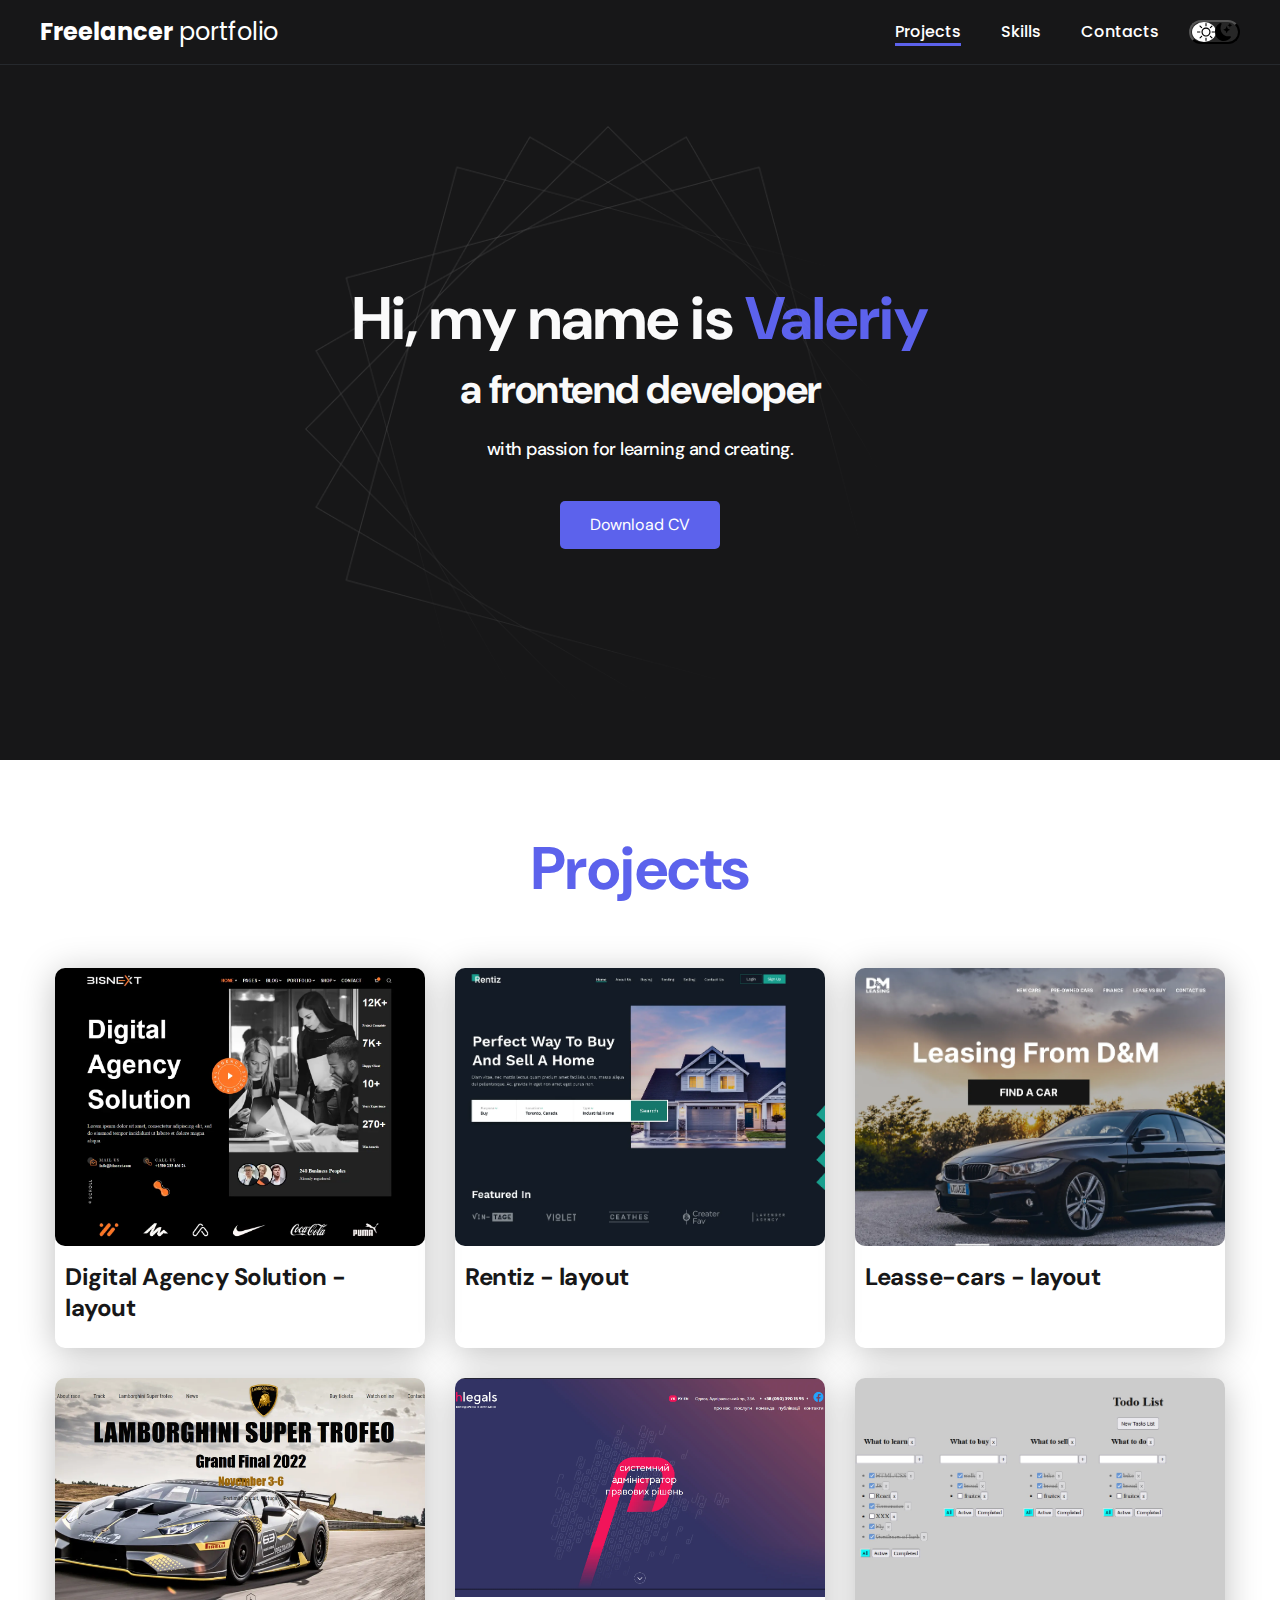
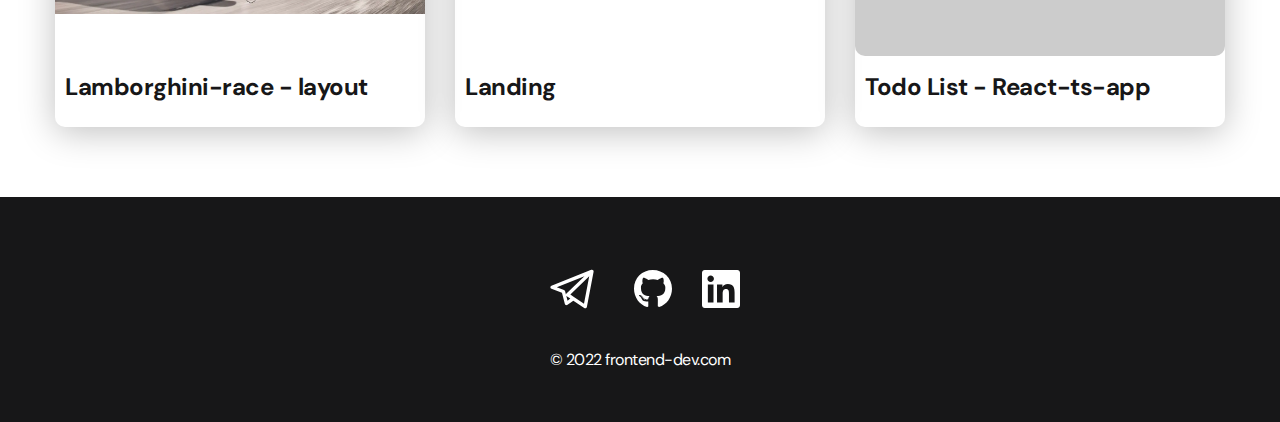
==== index.html @ bbbafde8 "Add files via upload" ====
<!DOCTYPE html>
<html lang="en">
    <head>
    <meta charset="UTF-8">
    <meta http-equiv="X-UA-Compatible" content="IE=edge">
    <meta name="viewport" content="width=device-width, initial-scale=1.0">
    <link rel="stylesheet" href="css/style.min.css?_v=20230505120011">
    <title>portfolio</title>
</head>
    <body>
        <div class="wrapper">
            <nav class="nav">
                <div class="container">
                    <div class="nav-row">
                        <a href="./index.html" class="logo"><span>Freelancer</span> portfolio</a>
        
                        <button class="dark-mode-btn">
                            <img src="./img/svgicons/sun.svg" alt="light mode" class="dark-mode-btn__icon">
                            <img src="./img/svgicons/moon.svg" alt="dark mode" class="dark-mode-btn__icon">
                        </button>
        
                        <ul class="nav-list">
                            <li class="nav-list__item">
                                <a href="./index.html" class="nav-list__link nav-list__link--active">Projects</a>
                            </li>
                            <li class="nav-list__item">
                                <a href="./skills.html" class="nav-list__link">Skills</a>
                            </li>
                            <li class="nav-list__item">
                                <a href="./contacts.html" class="nav-list__link">Contacts</a>
                            </li>
                        </ul>
                    </div>
                </div>
               
           </nav>
           <header class="header">
                <div class="header__wrapper">
                    <picture><source srcset="./img/Abstract.webp" type="image/webp"><img src="./img/Abstract.png" alt="back ground image"></picture>
                    <h1 class="header__title"><strong>Hi, my name is <em>Valeriy</em></strong><br> a frontend developer</h1>
                    <div class="header__text">
                        <p>with passion for learning and creating.</p>
                    </div>
                    <div class="header__btn">
                        <a href="./doc/Valeriy D. FE dev CV.pdf" download class="btn">Download CV</a>
                    </div>
                </div>
           </header>
           <main class="section">
                <div class="container">
                    <h2 class="project__title">Projects</h2>
                    <div class="project__content">
        
                        <div class="project__content-card">
                            <a href="./project-page1.html">
                                <div class="project__content-card-img">     
                                    <picture><source srcset="./img/projects/Digital-agency-solution.webp" type="image/webp"><img src="./img/projects/Digital-agency-solution.png" alt="project-img01"></picture>   
                                </div>
                                <h3 class="project__content-card-text">Digital Agency Solution - layout</h3>
            
                            </a>
                        </div>
                        <div class="project__content-card">
                            <a href="project-rentiz.html">
                                <div class="project__content-card-img">
                                    <picture><source srcset="./img/projects/Rentiz.webp" type="image/webp"><img src="./img/projects/Rentiz.jpg" alt="project-img02"></picture>
                                </div>
                                <h3 class="project__content-card-text">Rentiz - layout</h3>
            
                            </a>
                        </div>
                        <div class="project__content-card">
                            <a href="project- leasse-cars.html">
                                <div class="project__content-card-img">
                                    <picture><source srcset="./img/projects/leasse-cars.webp" type="image/webp"><img src="./img/projects/leasse-cars.jpg" alt="project-img03"></picture>
                                </div>
                                <h3 class="project__content-card-text">Leasse-cars - layout </h3>
            
                            </a>
                        </div>
                        <div class="project__content-card">
                            <a href="project-lamborghini.html">
                                <div class="project__content-card-img">
                                    <picture><source srcset="./img/projects/lamborghini.webp" type="image/webp"><img src="./img/projects/lamborghini.jpg" alt="project-img04"></picture>
                                </div>
                                <h3 class="project__content-card-text">Lamborghini-race - layout</h3>
            
                            </a>
                        </div>
                        <div class="project__content-card">
                            <a href="project-site-layout.html">
                                <div class="project__content-card-img">
                                    <picture><source srcset="./img/projects/Hlegals.webp" type="image/webp"><img src="./img/projects/Hlegals.jpg" alt="project-img05"></picture>
                                </div>
                                <h3 class="project__content-card-text">Landing</h3>
            
                            </a>
                        </div>
                        <div class="project__content-card">
                            <a href="project-todo-ts.html">
                                <div class="project__content-card-img">
                                    <img src="./img/projects/todolist 2.jpg" alt="project-img06">
                                </div>
                                <h3 class="project__content-card-text">Todo List - React-ts-app</h3>
            
                            </a>
                        </div>
                    </div>
                </div>
        
           </main>
            
            <footer class="footer">
    <div class="container">          
        <ul class="social">

            <li class="social__item">
                <a href="https://t.me/dolyasv63">
                    <img src="../img/svgicons/telegram.svg" alt="telegram">
                </a>
            </li>
            <li class="social__item">
                <a href="https://github.com/ValeriyDolya">
                    <img src="../img/svgicons/gitHub.svg" alt="gitHub">
                </a>
            </li>
            <li class="social__item">
                <a href="https://www.linkedin.com/in/valeriy-dolya-1a2a0b246/">
                    <img src="../img/svgicons/linkedIn.svg" alt="linkedIn">
                </a>
            </li>
        </ul>
        <div class="copyright">
            <p>© 2022 frontend-dev.com</p>
        </div>
    </div>
</footer>
        </div>



        <script src="js/app.min.js?_v=20230505120011"></script>
    </body>
</html>
---- css/style.min.css ----
@import url('https://fonts.googleapis.com/css2?family=DM+Sans:wght@400; 500;700&family=Poppins:wght@400;500;700&display=swap');a,abbr,acronym,address,applet,article,aside,audio,b,big,blockquote,body,canvas,caption,center,cite,code,dd,del,details,dfn,div,dl,dt,em,embed,fieldset,figcaption,figure,footer,form,h1,h2,h3,h4,h5,h6,header,hgroup,html,i,iframe,img,ins,kbd,label,legend,li,mark,menu,nav,object,ol,output,p,pre,q,ruby,s,samp,section,small,span,strike,strong,sub,summary,sup,table,tbody,td,tfoot,th,thead,time,tr,tt,u,ul,var,video{margin:0;padding:0;border:0;font-size:100%;font:inherit;vertical-align:baseline}:focus{outline:0}article,aside,details,figcaption,figure,footer,header,hgroup,menu,nav,section{display:block}body{line-height:1}ol,ul{list-style:none}blockquote,q{quotes:none}blockquote:after,blockquote:before,q:after,q:before{content:"";content:none}table{border-collapse:collapse;border-spacing:0}input[type=search]::-webkit-search-cancel-button,input[type=search]::-webkit-search-decoration,input[type=search]::-webkit-search-results-button,input[type=search]::-webkit-search-results-decoration{-webkit-appearance:none}input[type=search]{-webkit-box-sizing:content-box;box-sizing:content-box}textarea{overflow:auto;vertical-align:top;resize:vertical}audio,canvas,video{display:inline-block;max-width:100%}audio:not([controls]){display:none;height:0}[hidden]{display:none}html{font-size:100%;-webkit-text-size-adjust:100%;-ms-text-size-adjust:100%}a:focus{outline:thin dotted}a:active,a:hover{outline:0}img{border:0;-ms-interpolation-mode:bicubic}figure{margin:0}form{margin:0}fieldset{border:1px solid silver;margin:0 2px;padding:.35em .625em .75em}legend{border:0;padding:0;white-space:normal}button,input,select,textarea{font-size:100%;margin:0;vertical-align:baseline}button,input{line-height:normal}button,select{text-transform:none}button,html input[type=button],input[type=reset],input[type=submit]{cursor:pointer}button[disabled],html input[disabled]{cursor:default}input[type=checkbox],input[type=radio]{-webkit-box-sizing:border-box;box-sizing:border-box;padding:0}input[type=search]{-webkit-box-sizing:content-box;box-sizing:content-box}input[type=search]::-webkit-search-cancel-button,input[type=search]::-webkit-search-decoration{-webkit-appearance:none}button::-moz-focus-inner,input::-moz-focus-inner{border:0;padding:0}textarea{overflow:auto;vertical-align:top}table{border-collapse:collapse;border-spacing:0}button,html,input,select,textarea{color:#222}::-moz-selection{background:#b3d4fc;text-shadow:none}::selection{background:#b3d4fc;text-shadow:none}img{vertical-align:middle}fieldset{border:0;margin:0;padding:0}textarea{resize:vertical}.chromeframe{margin:.2em 0;background:#ccc;color:#000;padding:.2em 0}:root{--black:#171718;--black-2:#252526;--black-border:#26292D;--white:#fff;--purple:#5C62EC;--white-title:#FAFAFA;--shadow-for-white-mode:0px 5px 35px rgba(0, 0, 0, 0.25);--shadow-for-dark-mode:0px 5px 35px rgba(0, 0, 0, 0.9);--dark-bg:var(--black);--dark-border:var(--black-border);--header-text:var(--white);--accent:var(--purple);--title-header:var(--white-title);--blak-mode:var(--black-2);--page-bg:var(--white);--text-color:var(--black);--shadow:var(--shadow-for-white-mode)}.dark{--page-bg:var(--black-2);--text-color:var(--white);--shadow:var(--shadow-for-dark-mode)}body,html{display:-webkit-box;display:-ms-flexbox;display:flex;-webkit-box-orient:vertical;-webkit-box-direction:normal;-ms-flex-direction:column;flex-direction:column;min-height:100%;min-width:-webkit-fit-content;min-width:-moz-fit-content;min-width:fit-content;font-family:"DM Sans",sans-serif;background-color:var(--page-bg);color:var(--text-color)}img{width:100%}a{text-decoration:none;color:#fff}.container{padding:0 15px;max-width:1200px;margin:0 auto}.section{padding:70px 0}.project__title{font-weight:700;font-size:60px;line-height:78px;text-align:center;letter-spacing:-.5px;color:var(--accent);margin-bottom:40px}.nav{padding:20px 0;background-color:var(--dark-bg);color:var(--header-text);border-bottom:1px solid var(--dark-border)}.nav-row{display:-webkit-box;display:-ms-flexbox;display:flex;-webkit-box-pack:end;-ms-flex-pack:end;justify-content:flex-end;-webkit-box-align:center;-ms-flex-align:center;align-items:center;gap:30px;-ms-flex-wrap:wrap;flex-wrap:wrap;font-family:Poppins,sans-serif}.logo{margin-right:auto;font-size:24px}.logo span{font-weight:700}.nav-list{display:-webkit-box;display:-ms-flexbox;display:flex;gap:40px;-ms-flex-wrap:wrap;flex-wrap:wrap}.nav-list__link{font-weight:500;font-size:16px;line-height:24px;-webkit-transition:.2s ease-in;-o-transition:.2s ease-in;transition:.2s ease-in}.nav-list__link:hover{opacity:.8}.nav-list__link--active{border-bottom:3px solid var(--accent)}.dark-mode-btn{position:relative;display:-webkit-box;display:-ms-flexbox;display:flex;-webkit-box-pack:justify;-ms-flex-pack:justify;justify-content:space-between;-webkit-box-align:center;-ms-flex-align:center;align-items:center;width:51px;height:24px;border-radius:50px;background-color:#272727;-webkit-box-ordinal-group:10;-ms-flex-order:9;order:9}.dark-mode-btn::before{content:"";position:absolute;left:1px;width:24px;height:20px;background-color:var(--white);border-radius:50%;-webkit-transition:left .2s ease-in;-o-transition:left .2s ease-in;transition:left .2s ease-in}.dark-mode-btn--active::before{left:23px}.dark-mode-btn__icon{position:relative;z-index:5}.header{background-color:var(--dark-bg);min-height:695px;display:-webkit-box;display:-ms-flexbox;display:flex;-webkit-box-align:center;-ms-flex-align:center;align-items:center}.header__wrapper{position:relative;color:var(--white);max-width:600px;margin:0 auto;padding:40px 15px;text-align:center}.header__wrapper img{position:absolute;top:-111px;left:-32px}.header__title{color:var(--white-title);font-weight:700;font-size:40px;line-height:56px;letter-spacing:-.5px}.header__title strong{font-size:60px;line-height:84px}.header__title strong em{color:var(--accent)}.header__text{margin:20px 0 40px;font-weight:500;font-size:18px;line-height:24px;letter-spacing:-.5px}.header__text p+p{margin-top:.5em}.header__btn{position:relative;z-index:5;width:-webkit-fit-content;width:-moz-fit-content;width:fit-content;margin:0 auto}.btn{display:inline-block;width:160px;height:48px;background-color:var(--accent);border-radius:5px;line-height:48px;font-size:16px;letter-spacing:.15px;-webkit-transition:opacity .1s ease-in;-o-transition:opacity .1s ease-in;transition:opacity .1s ease-in}.btn:hover{opacity:.8}.btn:active{opacity:.6;position:relative;top:1px;left:1px}.project__content{display:-webkit-box;display:-ms-flexbox;display:flex;-ms-flex-wrap:wrap;flex-wrap:wrap;gap:30px;-webkit-box-pack:center;-ms-flex-pack:center;justify-content:center;margin-top:60px}.project__content-card{-webkit-box-shadow:var(--shadow);box-shadow:var(--shadow);width:370px;border-radius:10px}.project__content-card-img{position:relative;overflow:hidden;width:100%;height:278px;border-radius:10px}.project__content-card-text{padding:15px 10px 25px;font-weight:700;font-size:24px;line-height:31px;letter-spacing:-.5px;color:var(--text-color)}.project-details{display:-webkit-box;display:-ms-flexbox;display:flex;-webkit-box-orient:vertical;-webkit-box-direction:normal;-ms-flex-direction:column;flex-direction:column;-webkit-box-align:center;-ms-flex-align:center;align-items:center;max-width:865px;margin:0 auto}.project-details img{max-width:100%;-webkit-box-shadow:var(--shadow);box-shadow:var(--shadow);border-radius:10px}.project-details__descr{font-weight:700;font-size:24px;line-height:31px;letter-spacing:-.5px;color:var(--text-color);margin:40px 0 30px}.btn-outline{display:-webkit-box;display:-ms-flexbox;display:flex;-webkit-box-pack:end;-ms-flex-pack:end;justify-content:end;-webkit-box-align:center;-ms-flex-align:center;align-items:center;font-weight:500;font-size:16px;line-height:18px;letter-spacing:.15px;color:#000;width:169px;height:48px;border:1px solid #000;border-radius:5px;background:url(../img/svgicons/gitHub-black.svg) no-repeat 15px center}.btn-outline:active{background-color:#fafafa;position:relative;top:1px;left:1px}.btn-outline p{padding:0 15px}.content-list{display:-webkit-box;display:-ms-flexbox;display:flex;-webkit-box-orient:vertical;-webkit-box-direction:normal;-ms-flex-direction:column;flex-direction:column;row-gap:40px;margin:40px;text-align:center;-webkit-box-align:center;-ms-flex-align:center;align-items:center}.contemt-list__item{max-width:571px;font-weight:400;font-size:18px;line-height:27px;letter-spacing:-.5px;color:var(var(--text-color))}.contemt-list__item p+p{margin-top:.5em}.contemt-list__item--title{font-weight:700;font-size:40px;line-height:52px}.tel{color:var(--text-color)}.email{color:var(--accent)}.footer{background-color:var(--dark-bg);padding:60px 0 50px;display:-webkit-box;display:-ms-flexbox;display:flex;-webkit-box-align:center;-ms-flex-align:center;align-items:center;margin-top:auto}.social{display:-webkit-box;display:-ms-flexbox;display:flex;-webkit-column-gap:30px;-moz-column-gap:30px;column-gap:30px}.social__item{display:-webkit-box;display:-ms-flexbox;display:flex;-webkit-box-align:center;-ms-flex-align:center;align-items:center}.copyright{margin-top:27px;color:var(--white);text-align:center;font-size:16px;line-height:24px;letter-spacing:-.5px}.copyright p+p{margin-top:.5em}@media (max-width:768px){.wrapper{min-width:650px}.nav-row{-webkit-box-pack:justify;-ms-flex-pack:justify;justify-content:space-between}.header{min-height:unset}.header__title{font-size:27px;line-height:37px;letter-spacing:-.2px}.header__title strong{font-size:40px;line-height:56px}.project__title{font-size:40px;line-height:52px;letter-spacing:-.2px}.footer{padding:40px 0 35px}.copyright{margin-top:20px}}
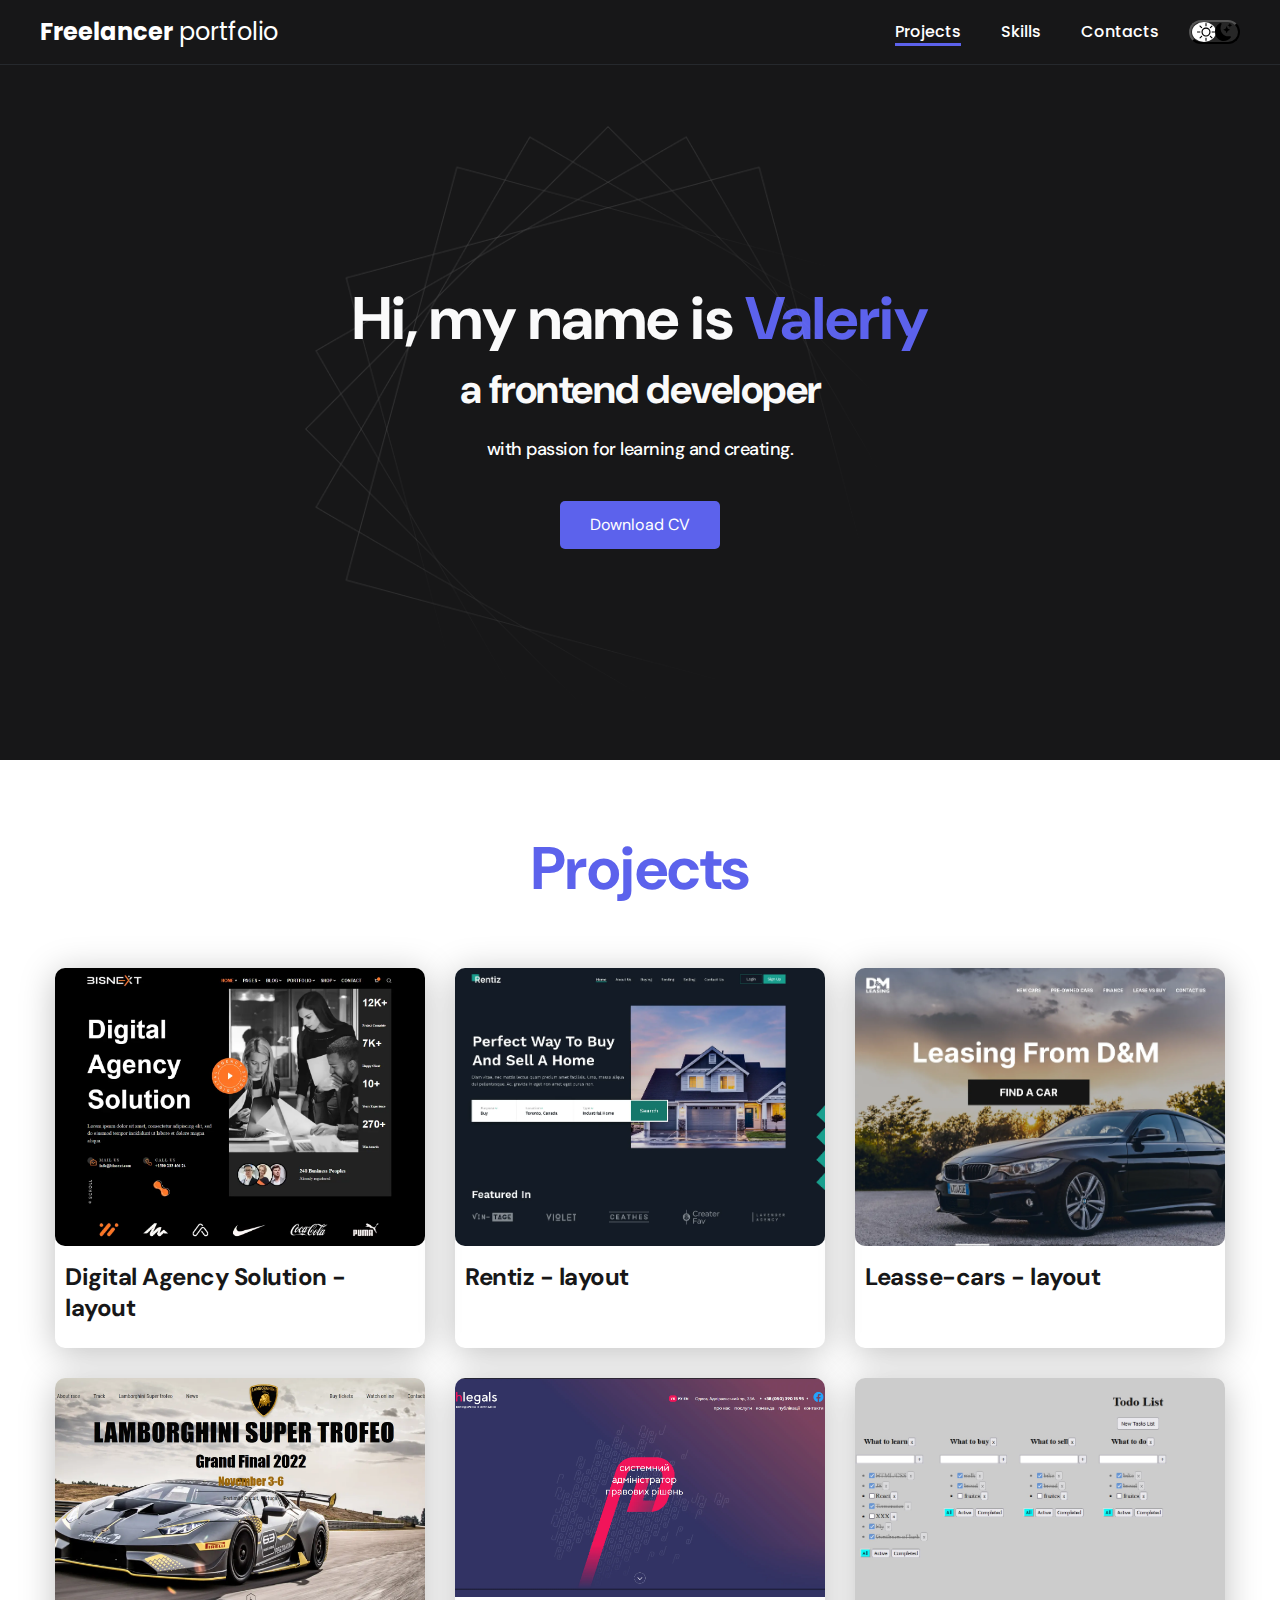
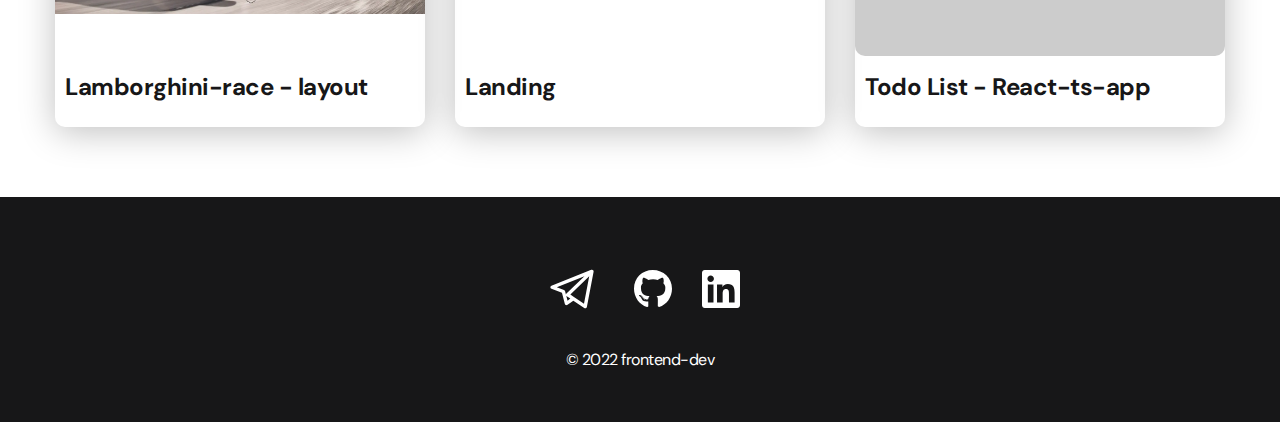
==== commit cb5c864f: "Update index.html" ====
--- a/index.html
+++ b/index.html
@@ -116,22 +116,22 @@
 
             <li class="social__item">
                 <a href="https://t.me/dolyasv63">
-                    <img src="../img/svgicons/telegram.svg" alt="telegram">
+                    <img src="./img/svgicons/telegram.svg" alt="telegram">
                 </a>
             </li>
             <li class="social__item">
                 <a href="https://github.com/ValeriyDolya">
-                    <img src="../img/svgicons/gitHub.svg" alt="gitHub">
+                    <img src="./img/svgicons/gitHub.svg" alt="gitHub">
                 </a>
             </li>
             <li class="social__item">
                 <a href="https://www.linkedin.com/in/valeriy-dolya-1a2a0b246/">
-                    <img src="../img/svgicons/linkedIn.svg" alt="linkedIn">
+                    <img src="./img/svgicons/linkedIn.svg" alt="linkedIn">
                 </a>
             </li>
         </ul>
         <div class="copyright">
-            <p>© 2022 frontend-dev.com</p>
+            <p>© 2022 frontend-dev</p>
         </div>
     </div>
 </footer>
@@ -141,4 +141,4 @@
 
         <script src="js/app.min.js?_v=20230505120011"></script>
     </body>
-</html>+</html>
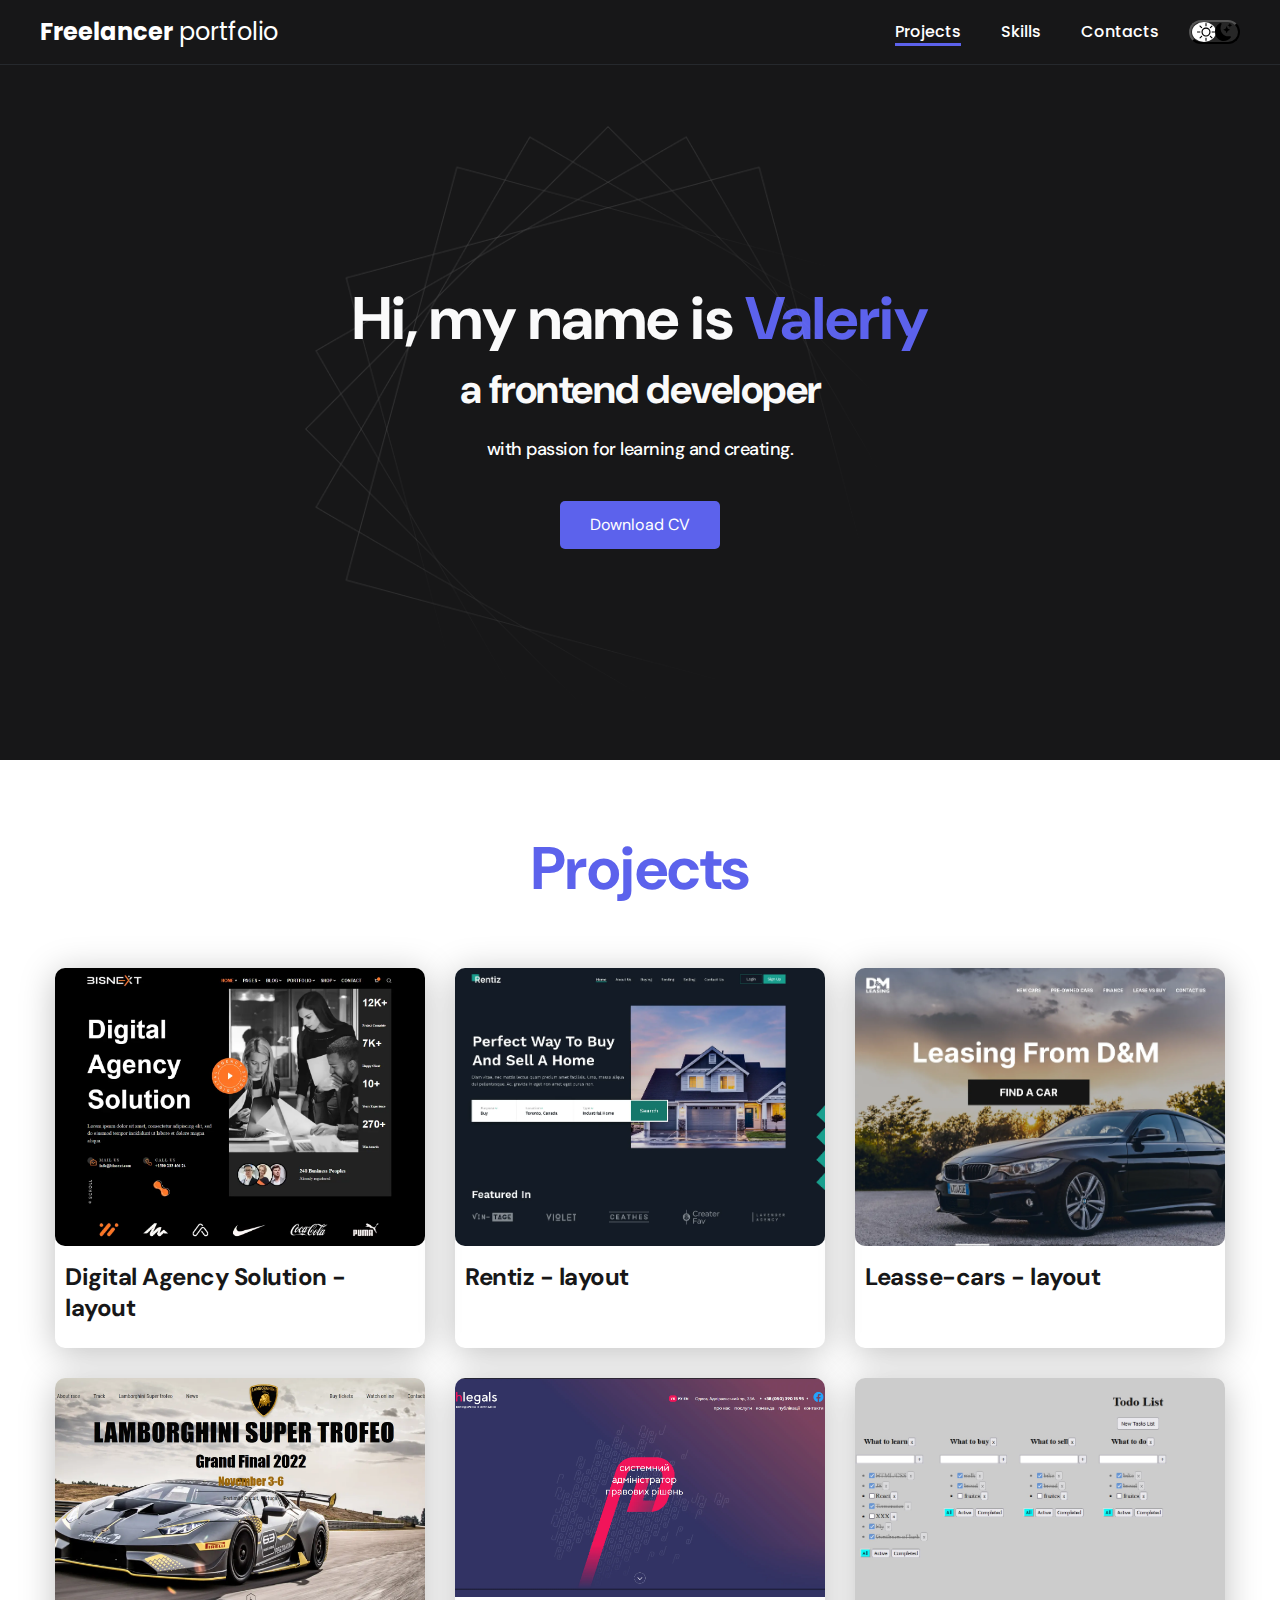
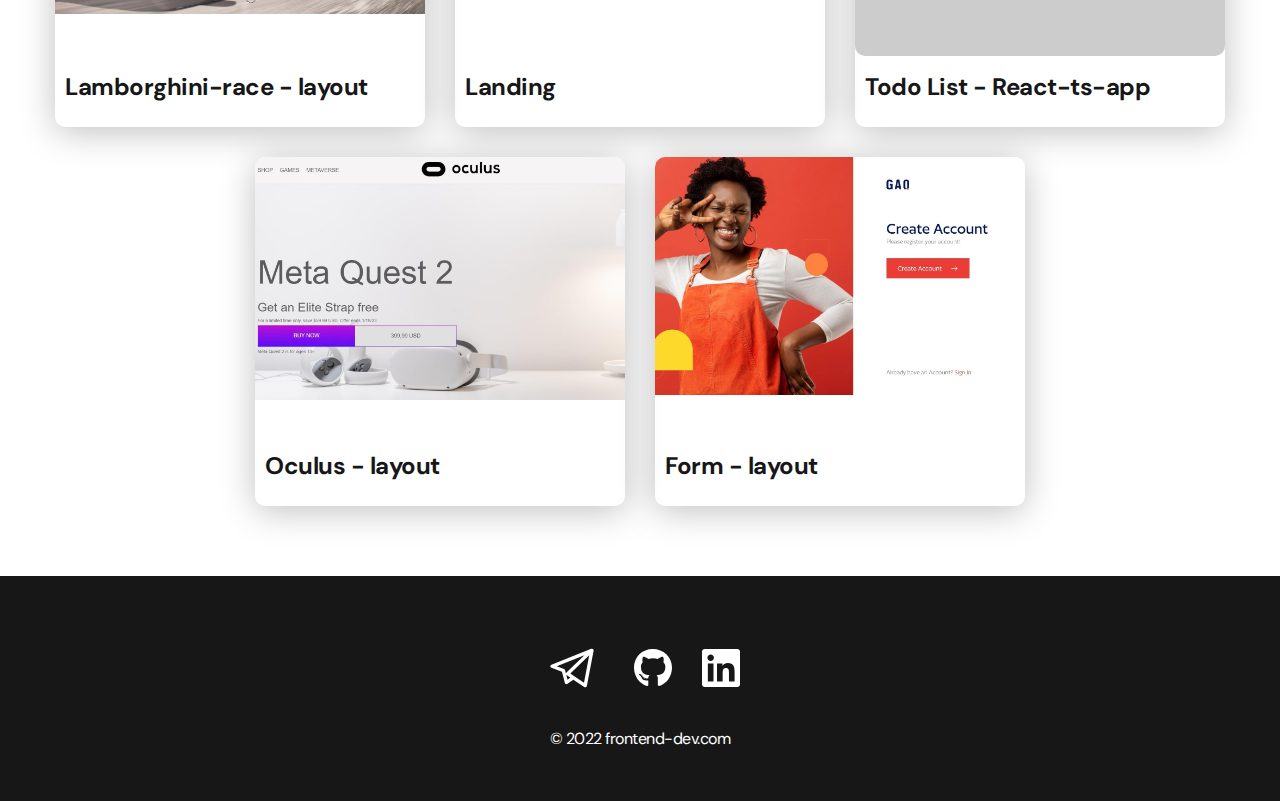
==== commit f2b05bb1: "Add files via upload" ====
--- a/index.html
+++ b/index.html
@@ -4,7 +4,7 @@
     <meta charset="UTF-8">
     <meta http-equiv="X-UA-Compatible" content="IE=edge">
     <meta name="viewport" content="width=device-width, initial-scale=1.0">
-    <link rel="stylesheet" href="css/style.min.css?_v=20230505120011">
+    <link rel="stylesheet" href="css/style.min.css?_v=20230529133737">
     <title>portfolio</title>
 </head>
     <body>
@@ -105,6 +105,24 @@
             
                             </a>
                         </div>
+                        <div class="project__content-card">
+                            <a href="project-oculus.html">
+                                <div class="project__content-card-img">
+                                    <img src="./img/projects/Screenshot oculus.jpg" alt="project-img06">
+                                </div>
+                                <h3 class="project__content-card-text">Oculus - layout</h3>
+            
+                            </a>
+                        </div>
+                        <div class="project__content-card">
+                            <a href="project-form.html">
+                                <div class="project__content-card-img">
+                                    <img src="./img/projects/Screenshot form.jpg" alt="project-img06">
+                                </div>
+                                <h3 class="project__content-card-text">Form - layout</h3>
+            
+                            </a>
+                        </div>
                     </div>
                 </div>
         
@@ -116,22 +134,22 @@
 
             <li class="social__item">
                 <a href="https://t.me/dolyasv63">
-                    <img src="./img/svgicons/telegram.svg" alt="telegram">
+                    <img src="../img/svgicons/telegram.svg" alt="telegram">
                 </a>
             </li>
             <li class="social__item">
                 <a href="https://github.com/ValeriyDolya">
-                    <img src="./img/svgicons/gitHub.svg" alt="gitHub">
+                    <img src="../img/svgicons/gitHub.svg" alt="gitHub">
                 </a>
             </li>
             <li class="social__item">
                 <a href="https://www.linkedin.com/in/valeriy-dolya-1a2a0b246/">
-                    <img src="./img/svgicons/linkedIn.svg" alt="linkedIn">
+                    <img src="../img/svgicons/linkedIn.svg" alt="linkedIn">
                 </a>
             </li>
         </ul>
         <div class="copyright">
-            <p>© 2022 frontend-dev</p>
+            <p>© 2022 frontend-dev.com</p>
         </div>
     </div>
 </footer>
@@ -139,6 +157,6 @@
 
 
 
-        <script src="js/app.min.js?_v=20230505120011"></script>
+        <script src="js/app.min.js?_v=20230529133737"></script>
     </body>
-</html>
+</html>--- a/css/style.min.css
+++ b/css/style.min.css
@@ -1 +1 @@
-@import url('https://fonts.googleapis.com/css2?family=DM+Sans:wght@400; 500;700&family=Poppins:wght@400;500;700&display=swap');a,abbr,acronym,address,applet,article,aside,audio,b,big,blockquote,body,canvas,caption,center,cite,code,dd,del,details,dfn,div,dl,dt,em,embed,fieldset,figcaption,figure,footer,form,h1,h2,h3,h4,h5,h6,header,hgroup,html,i,iframe,img,ins,kbd,label,legend,li,mark,menu,nav,object,ol,output,p,pre,q,ruby,s,samp,section,small,span,strike,strong,sub,summary,sup,table,tbody,td,tfoot,th,thead,time,tr,tt,u,ul,var,video{margin:0;padding:0;border:0;font-size:100%;font:inherit;vertical-align:baseline}:focus{outline:0}article,aside,details,figcaption,figure,footer,header,hgroup,menu,nav,section{display:block}body{line-height:1}ol,ul{list-style:none}blockquote,q{quotes:none}blockquote:after,blockquote:before,q:after,q:before{content:"";content:none}table{border-collapse:collapse;border-spacing:0}input[type=search]::-webkit-search-cancel-button,input[type=search]::-webkit-search-decoration,input[type=search]::-webkit-search-results-button,input[type=search]::-webkit-search-results-decoration{-webkit-appearance:none}input[type=search]{-webkit-box-sizing:content-box;box-sizing:content-box}textarea{overflow:auto;vertical-align:top;resize:vertical}audio,canvas,video{display:inline-block;max-width:100%}audio:not([controls]){display:none;height:0}[hidden]{display:none}html{font-size:100%;-webkit-text-size-adjust:100%;-ms-text-size-adjust:100%}a:focus{outline:thin dotted}a:active,a:hover{outline:0}img{border:0;-ms-interpolation-mode:bicubic}figure{margin:0}form{margin:0}fieldset{border:1px solid silver;margin:0 2px;padding:.35em .625em .75em}legend{border:0;padding:0;white-space:normal}button,input,select,textarea{font-size:100%;margin:0;vertical-align:baseline}button,input{line-height:normal}button,select{text-transform:none}button,html input[type=button],input[type=reset],input[type=submit]{cursor:pointer}button[disabled],html input[disabled]{cursor:default}input[type=checkbox],input[type=radio]{-webkit-box-sizing:border-box;box-sizing:border-box;padding:0}input[type=search]{-webkit-box-sizing:content-box;box-sizing:content-box}input[type=search]::-webkit-search-cancel-button,input[type=search]::-webkit-search-decoration{-webkit-appearance:none}button::-moz-focus-inner,input::-moz-focus-inner{border:0;padding:0}textarea{overflow:auto;vertical-align:top}table{border-collapse:collapse;border-spacing:0}button,html,input,select,textarea{color:#222}::-moz-selection{background:#b3d4fc;text-shadow:none}::selection{background:#b3d4fc;text-shadow:none}img{vertical-align:middle}fieldset{border:0;margin:0;padding:0}textarea{resize:vertical}.chromeframe{margin:.2em 0;background:#ccc;color:#000;padding:.2em 0}:root{--black:#171718;--black-2:#252526;--black-border:#26292D;--white:#fff;--purple:#5C62EC;--white-title:#FAFAFA;--shadow-for-white-mode:0px 5px 35px rgba(0, 0, 0, 0.25);--shadow-for-dark-mode:0px 5px 35px rgba(0, 0, 0, 0.9);--dark-bg:var(--black);--dark-border:var(--black-border);--header-text:var(--white);--accent:var(--purple);--title-header:var(--white-title);--blak-mode:var(--black-2);--page-bg:var(--white);--text-color:var(--black);--shadow:var(--shadow-for-white-mode)}.dark{--page-bg:var(--black-2);--text-color:var(--white);--shadow:var(--shadow-for-dark-mode)}body,html{display:-webkit-box;display:-ms-flexbox;display:flex;-webkit-box-orient:vertical;-webkit-box-direction:normal;-ms-flex-direction:column;flex-direction:column;min-height:100%;min-width:-webkit-fit-content;min-width:-moz-fit-content;min-width:fit-content;font-family:"DM Sans",sans-serif;background-color:var(--page-bg);color:var(--text-color)}img{width:100%}a{text-decoration:none;color:#fff}.container{padding:0 15px;max-width:1200px;margin:0 auto}.section{padding:70px 0}.project__title{font-weight:700;font-size:60px;line-height:78px;text-align:center;letter-spacing:-.5px;color:var(--accent);margin-bottom:40px}.nav{padding:20px 0;background-color:var(--dark-bg);color:var(--header-text);border-bottom:1px solid var(--dark-border)}.nav-row{display:-webkit-box;display:-ms-flexbox;display:flex;-webkit-box-pack:end;-ms-flex-pack:end;justify-content:flex-end;-webkit-box-align:center;-ms-flex-align:center;align-items:center;gap:30px;-ms-flex-wrap:wrap;flex-wrap:wrap;font-family:Poppins,sans-serif}.logo{margin-right:auto;font-size:24px}.logo span{font-weight:700}.nav-list{display:-webkit-box;display:-ms-flexbox;display:flex;gap:40px;-ms-flex-wrap:wrap;flex-wrap:wrap}.nav-list__link{font-weight:500;font-size:16px;line-height:24px;-webkit-transition:.2s ease-in;-o-transition:.2s ease-in;transition:.2s ease-in}.nav-list__link:hover{opacity:.8}.nav-list__link--active{border-bottom:3px solid var(--accent)}.dark-mode-btn{position:relative;display:-webkit-box;display:-ms-flexbox;display:flex;-webkit-box-pack:justify;-ms-flex-pack:justify;justify-content:space-between;-webkit-box-align:center;-ms-flex-align:center;align-items:center;width:51px;height:24px;border-radius:50px;background-color:#272727;-webkit-box-ordinal-group:10;-ms-flex-order:9;order:9}.dark-mode-btn::before{content:"";position:absolute;left:1px;width:24px;height:20px;background-color:var(--white);border-radius:50%;-webkit-transition:left .2s ease-in;-o-transition:left .2s ease-in;transition:left .2s ease-in}.dark-mode-btn--active::before{left:23px}.dark-mode-btn__icon{position:relative;z-index:5}.header{background-color:var(--dark-bg);min-height:695px;display:-webkit-box;display:-ms-flexbox;display:flex;-webkit-box-align:center;-ms-flex-align:center;align-items:center}.header__wrapper{position:relative;color:var(--white);max-width:600px;margin:0 auto;padding:40px 15px;text-align:center}.header__wrapper img{position:absolute;top:-111px;left:-32px}.header__title{color:var(--white-title);font-weight:700;font-size:40px;line-height:56px;letter-spacing:-.5px}.header__title strong{font-size:60px;line-height:84px}.header__title strong em{color:var(--accent)}.header__text{margin:20px 0 40px;font-weight:500;font-size:18px;line-height:24px;letter-spacing:-.5px}.header__text p+p{margin-top:.5em}.header__btn{position:relative;z-index:5;width:-webkit-fit-content;width:-moz-fit-content;width:fit-content;margin:0 auto}.btn{display:inline-block;width:160px;height:48px;background-color:var(--accent);border-radius:5px;line-height:48px;font-size:16px;letter-spacing:.15px;-webkit-transition:opacity .1s ease-in;-o-transition:opacity .1s ease-in;transition:opacity .1s ease-in}.btn:hover{opacity:.8}.btn:active{opacity:.6;position:relative;top:1px;left:1px}.project__content{display:-webkit-box;display:-ms-flexbox;display:flex;-ms-flex-wrap:wrap;flex-wrap:wrap;gap:30px;-webkit-box-pack:center;-ms-flex-pack:center;justify-content:center;margin-top:60px}.project__content-card{-webkit-box-shadow:var(--shadow);box-shadow:var(--shadow);width:370px;border-radius:10px}.project__content-card-img{position:relative;overflow:hidden;width:100%;height:278px;border-radius:10px}.project__content-card-text{padding:15px 10px 25px;font-weight:700;font-size:24px;line-height:31px;letter-spacing:-.5px;color:var(--text-color)}.project-details{display:-webkit-box;display:-ms-flexbox;display:flex;-webkit-box-orient:vertical;-webkit-box-direction:normal;-ms-flex-direction:column;flex-direction:column;-webkit-box-align:center;-ms-flex-align:center;align-items:center;max-width:865px;margin:0 auto}.project-details img{max-width:100%;-webkit-box-shadow:var(--shadow);box-shadow:var(--shadow);border-radius:10px}.project-details__descr{font-weight:700;font-size:24px;line-height:31px;letter-spacing:-.5px;color:var(--text-color);margin:40px 0 30px}.btn-outline{display:-webkit-box;display:-ms-flexbox;display:flex;-webkit-box-pack:end;-ms-flex-pack:end;justify-content:end;-webkit-box-align:center;-ms-flex-align:center;align-items:center;font-weight:500;font-size:16px;line-height:18px;letter-spacing:.15px;color:#000;width:169px;height:48px;border:1px solid #000;border-radius:5px;background:url(../img/svgicons/gitHub-black.svg) no-repeat 15px center}.btn-outline:active{background-color:#fafafa;position:relative;top:1px;left:1px}.btn-outline p{padding:0 15px}.content-list{display:-webkit-box;display:-ms-flexbox;display:flex;-webkit-box-orient:vertical;-webkit-box-direction:normal;-ms-flex-direction:column;flex-direction:column;row-gap:40px;margin:40px;text-align:center;-webkit-box-align:center;-ms-flex-align:center;align-items:center}.contemt-list__item{max-width:571px;font-weight:400;font-size:18px;line-height:27px;letter-spacing:-.5px;color:var(var(--text-color))}.contemt-list__item p+p{margin-top:.5em}.contemt-list__item--title{font-weight:700;font-size:40px;line-height:52px}.tel{color:var(--text-color)}.email{color:var(--accent)}.footer{background-color:var(--dark-bg);padding:60px 0 50px;display:-webkit-box;display:-ms-flexbox;display:flex;-webkit-box-align:center;-ms-flex-align:center;align-items:center;margin-top:auto}.social{display:-webkit-box;display:-ms-flexbox;display:flex;-webkit-column-gap:30px;-moz-column-gap:30px;column-gap:30px}.social__item{display:-webkit-box;display:-ms-flexbox;display:flex;-webkit-box-align:center;-ms-flex-align:center;align-items:center}.copyright{margin-top:27px;color:var(--white);text-align:center;font-size:16px;line-height:24px;letter-spacing:-.5px}.copyright p+p{margin-top:.5em}@media (max-width:768px){.wrapper{min-width:650px}.nav-row{-webkit-box-pack:justify;-ms-flex-pack:justify;justify-content:space-between}.header{min-height:unset}.header__title{font-size:27px;line-height:37px;letter-spacing:-.2px}.header__title strong{font-size:40px;line-height:56px}.project__title{font-size:40px;line-height:52px;letter-spacing:-.2px}.footer{padding:40px 0 35px}.copyright{margin-top:20px}}+@import url('https://fonts.googleapis.com/css2?family=DM+Sans:wght@400; 500;700&family=Poppins:wght@400;500;700&display=swap');a,abbr,acronym,address,applet,article,aside,audio,b,big,blockquote,body,canvas,caption,center,cite,code,dd,del,details,dfn,div,dl,dt,em,embed,fieldset,figcaption,figure,footer,form,h1,h2,h3,h4,h5,h6,header,hgroup,html,i,iframe,img,ins,kbd,label,legend,li,mark,menu,nav,object,ol,output,p,pre,q,ruby,s,samp,section,small,span,strike,strong,sub,summary,sup,table,tbody,td,tfoot,th,thead,time,tr,tt,u,ul,var,video{margin:0;padding:0;border:0;font-size:100%;font:inherit;vertical-align:baseline}:focus{outline:0}article,aside,details,figcaption,figure,footer,header,hgroup,menu,nav,section{display:block}body{line-height:1}ol,ul{list-style:none}blockquote,q{quotes:none}blockquote:after,blockquote:before,q:after,q:before{content:"";content:none}table{border-collapse:collapse;border-spacing:0}input[type=search]::-webkit-search-cancel-button,input[type=search]::-webkit-search-decoration,input[type=search]::-webkit-search-results-button,input[type=search]::-webkit-search-results-decoration{-webkit-appearance:none}input[type=search]{-webkit-box-sizing:content-box;box-sizing:content-box}textarea{overflow:auto;vertical-align:top;resize:vertical}audio,canvas,video{display:inline-block;max-width:100%}audio:not([controls]){display:none;height:0}[hidden]{display:none}html{font-size:100%;-webkit-text-size-adjust:100%;-ms-text-size-adjust:100%}a:focus{outline:thin dotted}a:active,a:hover{outline:0}img{border:0;-ms-interpolation-mode:bicubic}figure{margin:0}form{margin:0}fieldset{border:1px solid silver;margin:0 2px;padding:.35em .625em .75em}legend{border:0;padding:0;white-space:normal}button,input,select,textarea{font-size:100%;margin:0;vertical-align:baseline}button,input{line-height:normal}button,select{text-transform:none}button,html input[type=button],input[type=reset],input[type=submit]{cursor:pointer}button[disabled],html input[disabled]{cursor:default}input[type=checkbox],input[type=radio]{-webkit-box-sizing:border-box;box-sizing:border-box;padding:0}input[type=search]{-webkit-box-sizing:content-box;box-sizing:content-box}input[type=search]::-webkit-search-cancel-button,input[type=search]::-webkit-search-decoration{-webkit-appearance:none}button::-moz-focus-inner,input::-moz-focus-inner{border:0;padding:0}textarea{overflow:auto;vertical-align:top}table{border-collapse:collapse;border-spacing:0}button,html,input,select,textarea{color:#222}::-moz-selection{background:#b3d4fc;text-shadow:none}::selection{background:#b3d4fc;text-shadow:none}img{vertical-align:middle}fieldset{border:0;margin:0;padding:0}textarea{resize:vertical}.chromeframe{margin:.2em 0;background:#ccc;color:#000;padding:.2em 0}:root{--black:#171718;--black-2:#252526;--black-border:#26292D;--white:#fff;--purple:#5C62EC;--white-title:#FAFAFA;--shadow-for-white-mode:0px 5px 35px rgba(0, 0, 0, 0.25);--shadow-for-dark-mode:0px 5px 35px rgba(0, 0, 0, 0.9);--dark-bg:var(--black);--dark-border:var(--black-border);--header-text:var(--white);--accent:var(--purple);--title-header:var(--white-title);--blak-mode:var(--black-2);--page-bg:var(--white);--text-color:var(--black);--shadow:var(--shadow-for-white-mode)}.dark{--page-bg:var(--black-2);--text-color:var(--white);--shadow:var(--shadow-for-dark-mode)}body,html{display:-webkit-box;display:-ms-flexbox;display:flex;-webkit-box-orient:vertical;-webkit-box-direction:normal;-ms-flex-direction:column;flex-direction:column;min-height:100vh;min-width:-webkit-fit-content;min-width:-moz-fit-content;min-width:fit-content;font-family:"DM Sans",sans-serif;background-color:var(--page-bg);color:var(--text-color)}img{width:100%}a{text-decoration:none;color:#fff}.container{padding:0 15px;max-width:1200px;margin:0 auto}.section{padding:70px 0}.project__title{font-weight:700;font-size:60px;line-height:78px;text-align:center;letter-spacing:-.5px;color:var(--accent);margin-bottom:40px}.nav{padding:20px 0;background-color:var(--dark-bg);color:var(--header-text);border-bottom:1px solid var(--dark-border)}.nav-row{display:-webkit-box;display:-ms-flexbox;display:flex;-webkit-box-pack:end;-ms-flex-pack:end;justify-content:flex-end;-webkit-box-align:center;-ms-flex-align:center;align-items:center;gap:30px;-ms-flex-wrap:wrap;flex-wrap:wrap;font-family:Poppins,sans-serif}.logo{margin-right:auto;font-size:24px}.logo span{font-weight:700}.nav-list{display:-webkit-box;display:-ms-flexbox;display:flex;gap:40px;-ms-flex-wrap:wrap;flex-wrap:wrap}.nav-list__link{font-weight:500;font-size:16px;line-height:24px;-webkit-transition:.2s ease-in;-o-transition:.2s ease-in;transition:.2s ease-in}.nav-list__link:hover{opacity:.8}.nav-list__link--active{border-bottom:3px solid var(--accent)}.dark-mode-btn{position:relative;display:-webkit-box;display:-ms-flexbox;display:flex;-webkit-box-pack:justify;-ms-flex-pack:justify;justify-content:space-between;-webkit-box-align:center;-ms-flex-align:center;align-items:center;width:51px;height:24px;border-radius:50px;background-color:#272727;-webkit-box-ordinal-group:10;-ms-flex-order:9;order:9}.dark-mode-btn::before{content:"";position:absolute;left:1px;width:24px;height:20px;background-color:var(--white);border-radius:50%;-webkit-transition:left .2s ease-in;-o-transition:left .2s ease-in;transition:left .2s ease-in}.dark-mode-btn--active::before{left:23px}.dark-mode-btn__icon{position:relative;z-index:5}.header{background-color:var(--dark-bg);min-height:695px;display:-webkit-box;display:-ms-flexbox;display:flex;-webkit-box-align:center;-ms-flex-align:center;align-items:center}.header__wrapper{position:relative;color:var(--white);max-width:600px;margin:0 auto;padding:40px 15px;text-align:center}.header__wrapper img{position:absolute;top:-111px;left:-32px}.header__title{color:var(--white-title);font-weight:700;font-size:40px;line-height:56px;letter-spacing:-.5px}.header__title strong{font-size:60px;line-height:84px}.header__title strong em{color:var(--accent)}.header__text{margin:20px 0 40px;font-weight:500;font-size:18px;line-height:24px;letter-spacing:-.5px}.header__text p+p{margin-top:.5em}.header__btn{position:relative;z-index:5;width:-webkit-fit-content;width:-moz-fit-content;width:fit-content;margin:0 auto}.btn{display:inline-block;width:160px;height:48px;background-color:var(--accent);border-radius:5px;line-height:48px;font-size:16px;letter-spacing:.15px;-webkit-transition:opacity .1s ease-in;-o-transition:opacity .1s ease-in;transition:opacity .1s ease-in}.btn:hover{opacity:.8}.btn:active{opacity:.6;position:relative;top:1px;left:1px}.project__content{display:-webkit-box;display:-ms-flexbox;display:flex;-ms-flex-wrap:wrap;flex-wrap:wrap;gap:30px;-webkit-box-pack:center;-ms-flex-pack:center;justify-content:center;margin-top:60px}.project__content-card{-webkit-box-shadow:var(--shadow);box-shadow:var(--shadow);width:370px;border-radius:10px}.project__content-card-img{position:relative;overflow:hidden;width:100%;height:278px;border-radius:10px}.project__content-card-text{padding:15px 10px 25px;font-weight:700;font-size:24px;line-height:31px;letter-spacing:-.5px;color:var(--text-color)}.project-details{display:-webkit-box;display:-ms-flexbox;display:flex;-webkit-box-orient:vertical;-webkit-box-direction:normal;-ms-flex-direction:column;flex-direction:column;-webkit-box-align:center;-ms-flex-align:center;align-items:center;max-width:865px;margin:0 auto}.project-details img{max-width:100%;-webkit-box-shadow:var(--shadow);box-shadow:var(--shadow);border-radius:10px}.project-details__descr{font-weight:700;font-size:24px;line-height:31px;letter-spacing:-.5px;color:var(--text-color);margin:40px 0 30px}.btn-outline{display:-webkit-box;display:-ms-flexbox;display:flex;-webkit-box-pack:end;-ms-flex-pack:end;justify-content:end;-webkit-box-align:center;-ms-flex-align:center;align-items:center;font-weight:500;font-size:16px;line-height:18px;letter-spacing:.15px;color:#000;width:169px;height:48px;border:1px solid #000;border-radius:5px;background:url(../img/svgicons/gitHub-black.svg) no-repeat 15px center}.btn-outline:active{background-color:#fafafa;position:relative;top:1px;left:1px}.btn-outline p{padding:0 15px}.content-list{display:-webkit-box;display:-ms-flexbox;display:flex;-webkit-box-orient:vertical;-webkit-box-direction:normal;-ms-flex-direction:column;flex-direction:column;row-gap:40px;margin:40px;text-align:center;-webkit-box-align:center;-ms-flex-align:center;align-items:center}.contemt-list__item{max-width:571px;font-weight:400;font-size:18px;line-height:27px;letter-spacing:-.5px;color:var(var(--text-color))}.contemt-list__item p+p{margin-top:.5em}.contemt-list__item--title{font-weight:700;font-size:40px;line-height:52px}.tel{color:var(--text-color)}.email{color:var(--accent)}.footer{background-color:var(--dark-bg);padding:60px 0 50px;display:-webkit-box;display:-ms-flexbox;display:flex;-webkit-box-align:center;-ms-flex-align:center;align-items:center;margin-top:auto}.social{display:-webkit-box;display:-ms-flexbox;display:flex;-webkit-column-gap:30px;-moz-column-gap:30px;column-gap:30px}.social__item{display:-webkit-box;display:-ms-flexbox;display:flex;-webkit-box-align:center;-ms-flex-align:center;align-items:center}.copyright{margin-top:27px;color:var(--white);text-align:center;font-size:16px;line-height:24px;letter-spacing:-.5px}.copyright p+p{margin-top:.5em}@media (max-width:768px){.wrapper{min-width:650px}.nav-row{-webkit-box-pack:justify;-ms-flex-pack:justify;justify-content:space-between}.header{min-height:unset}.header__title{font-size:27px;line-height:37px;letter-spacing:-.2px}.header__title strong{font-size:40px;line-height:56px}.project__title{font-size:40px;line-height:52px;letter-spacing:-.2px}.footer{padding:40px 0 35px}.copyright{margin-top:20px}}